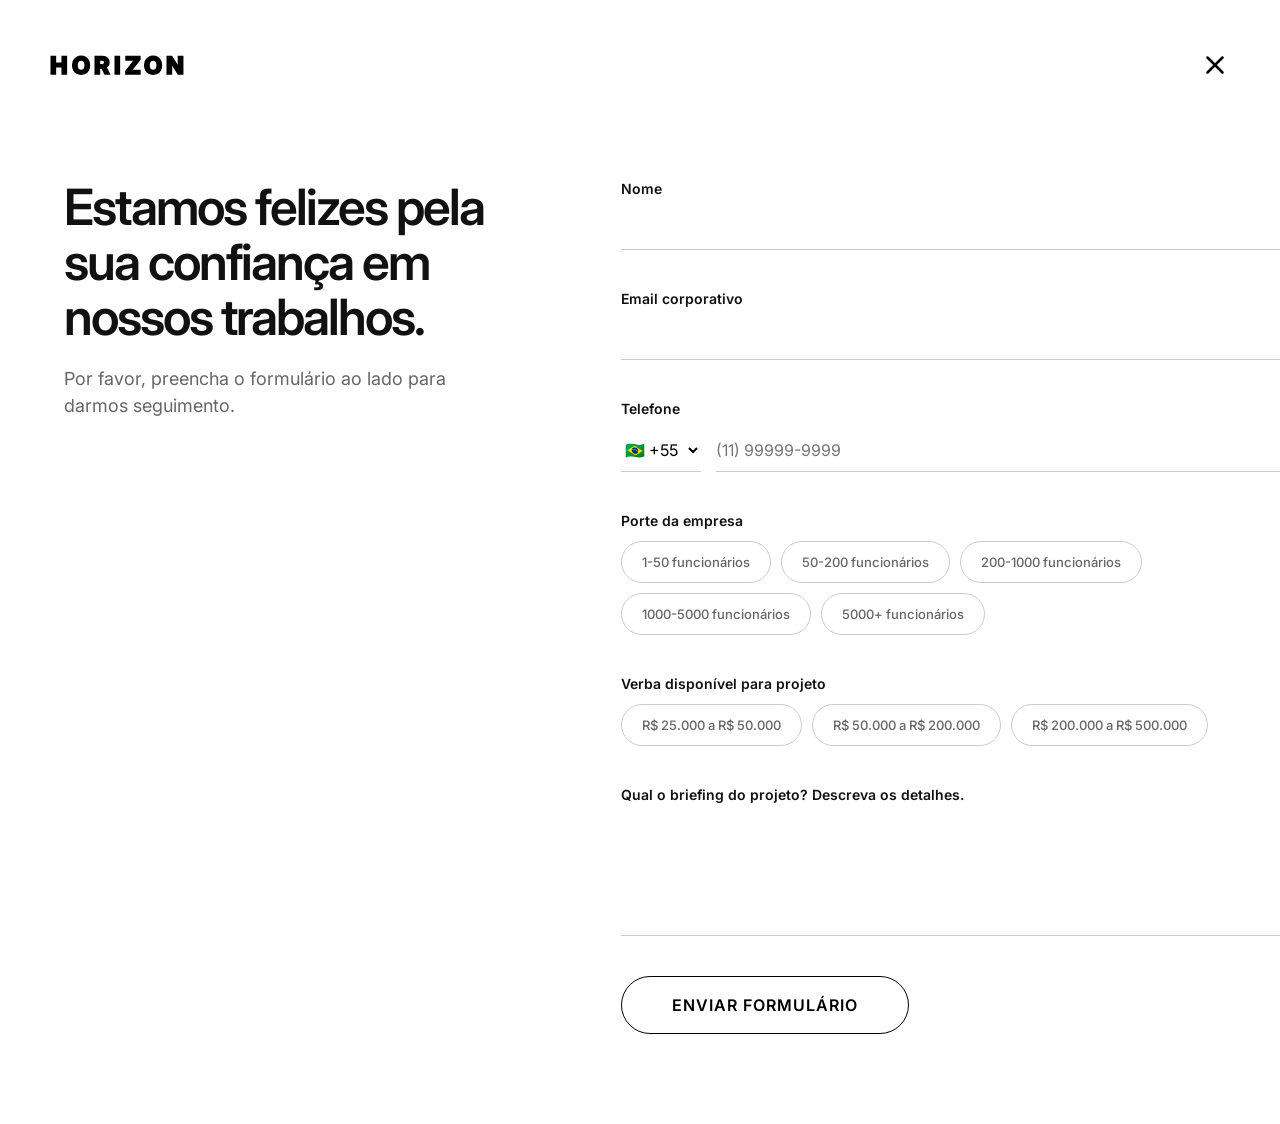
==== orcamento.html @ 81689598 "Add files via upload" ====
<!DOCTYPE html>
<html lang="pt-BR">
<head>
    <meta charset="UTF-8">
    <meta name="viewport" content="width=device-width, initial-scale=1.0">
    <title>Orçamento - Horizon</title>
    <link rel="stylesheet" href="style.css">
    <link href="https://fonts.googleapis.com/css2?family=Inter:wght@400;500;600;800&family=Space+Grotesk:wght@500;600&display=swap" rel="stylesheet">
</head>
<body class="orcamento-body">

<nav class="orcamento-nav">
    <a href="index.html" class="nav-logo-brand" data-text="HORIZON">HORIZON</a>
    <a href="index.html" class="nav-btn-close">
        <svg viewBox="0 0 24 24" fill="none" stroke="currentColor" stroke-width="2" stroke-linecap="round" stroke-linejoin="round" width="30" height="30"><line x1="18" y1="6" x2="6" y2="18"></line><line x1="6" y1="6" x2="18" y2="18"></line></svg>
    </a>
</nav>

<div class="orcamento-container">
    <div class="orcamento-left">
        <h1 data-i18n="orc_title">Estamos felizes pela sua confiança em nossos trabalhos.</h1>
        <p data-i18n="orc_subtitle">Por favor, preencha o formulário ao lado para darmos seguimento.</p>
    </div>
    
    <div class="orcamento-right">
        <form class="orcamento-form" id="orcamentoForm">
            <div class="form-group">
                <label data-i18n="orc_nome">Nome</label>
                <input type="text" id="nome" name="Nome" required>
            </div>
            
            <div class="form-group">
                <label data-i18n="orc_email">Email corporativo</label>
                <input type="email" id="email" name="Email" required>
            </div>
            
            <div class="form-group phone-group">
                <label data-i18n="orc_telefone">Telefone</label>
                <div class="phone-input-wrapper">
                    <select id="countryCode" name="Codigo_Pais">
                        <option value="br">🇧🇷 +55</option>
                        <option value="us">🇺🇸 +1</option>
                        <option value="es">🇪🇸 +34</option>
                    </select>
                    <input type="tel" id="telefone" name="Telefone" placeholder="(11) 99999-9999" required>
                </div>
            </div>
            
            <div class="form-group">
                <label data-i18n="orc_porte">Porte da empresa</label>
                <div class="radio-group" id="porte-empresa">
                    <label class="radio-btn"><input type="radio" name="porte" value="1-50" required> <span data-i18n="orc_p1">1-50 funcionários</span></label>
                    <label class="radio-btn"><input type="radio" name="porte" value="50-200"> <span data-i18n="orc_p2">50-200 funcionários</span></label>
                    <label class="radio-btn"><input type="radio" name="porte" value="200-1000"> <span data-i18n="orc_p3">200-1000 funcionários</span></label>
                    <label class="radio-btn"><input type="radio" name="porte" value="1000-5000"> <span data-i18n="orc_p4">1000-5000 funcionários</span></label>
                    <label class="radio-btn"><input type="radio" name="porte" value="5000+"> <span data-i18n="orc_p5">5000+ funcionários</span></label>
                </div>
            </div>
            
            <div class="form-group">
                <label data-i18n="orc_verba">Verba disponível para projeto</label>
                <div class="radio-group" id="verba-projeto">
                    <label class="radio-btn"><input type="radio" name="verba" value="25k-50k" required> <span>R$ 25.000 a R$ 50.000</span></label>
                    <label class="radio-btn"><input type="radio" name="verba" value="50k-200k"> <span>R$ 50.000 a R$ 200.000</span></label>
                    <label class="radio-btn"><input type="radio" name="verba" value="200k-500k"> <span>R$ 200.000 a R$ 500.000</span></label>
                </div>
            </div>
            
            <div class="form-group">
                <label data-i18n="orc_briefing">Qual o briefing do projeto? Descreva os detalhes.</label>
                <textarea id="briefing" name="Briefing" rows="5" required></textarea>
            </div>
            
            <button type="submit" class="submit-btn" data-i18n="orc_enviar">Enviar Formulário</button>
        </form>
    </div>
</div>

<script src="orcamento.js"></script>
</body>
</html>
---- style.css ----
@import url("https://fonts.googleapis.com/css2?family=Playfair+Display:ital,wght@1,400;1,500&family=Inter:wght@300;400;500;600&family=Space+Grotesk:wght@400;500;600;700&display=swap");
* {
  outline: none;
  box-sizing: border-box;
}

html {
  box-sizing: border-box;
  -webkit-font-smoothing: antialiased;
}

img {
  max-width: 100%;
}

body {
  background-color: #ffffff;
  color: #121418;
  font-family: "Inter", sans-serif;
  width: max-content;
  padding: 0;
  margin: 0;
  font-weight: 400;
  overflow-x: auto;
  overflow-y: hidden;
  display: flex;
  flex-direction: row;
}
@media screen and (max-width: 900px) {
  body {
    flex-direction: column;
    width: 100vw;
    overflow-y: auto !important;
    overflow-x: hidden !important;
  }
}

.loader {
  position: fixed;
  top: 0;
  left: 0;
  width: 100vw;
  height: 100vh;
  background-color: #ffffff;
  display: flex;
  flex-direction: column;
  justify-content: center;
  align-items: center;
  z-index: 9999;
}
.loader-counter {
  font-size: clamp(80px, 15vw, 200px);
  font-family: "Space Grotesk", sans-serif;
  font-weight: 800;
  line-height: 1;
  color: #121418;
  margin-bottom: 0;
  letter-spacing: -3px;
}
.loader-title {
  font-size: 14px;
  font-family: "Inter", sans-serif;
  letter-spacing: 6px;
  text-transform: uppercase;
  color: #161419;
  margin-top: 20px;
}
.loader-bar {
  position: absolute;
  bottom: 0;
  left: 0;
  width: 100%;
  height: 4px;
  background-color: transparent;
  overflow: hidden;
}
.loader-bar:after {
  content: "";
  position: absolute;
  top: 0;
  left: 0;
  height: 100%;
  width: 0%;
  background-color: #121418;
  animation: load 2.5s cubic-bezier(0.85, 0, 0.15, 1) forwards;
}

@keyframes load {
  0% {
    width: 0%;
  }
  100% {
    width: 100%;
  }
}
.hero-nav {
  position: fixed;
  top: 3vh;
  left: 50px;
  right: 50px;
  transform: translateY(-50%);
  z-index: 100;
  display: flex;
  align-items: center;
  justify-content: space-between;
  opacity: 0;
}
@media screen and (max-width: 1030px) {
  .hero-nav {
    left: 20px;
    right: 20px;
    top: 30px;
  }
  .hero-nav .nav-right-group {
    gap: 15px;
  }
  .hero-nav .nav-link {
    display: none;
  }
  .hero-nav .nav-btn {
    padding: 12px 16px;
    font-size: 10px;
  }
  .hero-nav .lang-selector {
    display: none;
  }
}
.hero-nav .nav-logo-brand {
  position: relative;
  font-family: "Inter", sans-serif;
  font-size: 24px;
  font-weight: 800;
  letter-spacing: 4px;
  color: #ffffff;
  text-decoration: none;
  z-index: 101;
  -webkit-text-stroke: 1.5px #000000;
}
.hero-nav .nav-logo-brand::before {
  content: attr(data-text);
  position: absolute;
  left: 0;
  top: 0;
  color: #ffffff;
  -webkit-text-stroke: 0px transparent;
  z-index: 1;
}
.hero-nav .nav-right-group {
  display: flex;
  align-items: center;
  gap: 40px;
}
.hero-nav .nav-link {
  color: #121418;
  text-decoration: none;
  font-family: "Inter", sans-serif;
  font-size: 13px;
  text-transform: uppercase;
  letter-spacing: 2px;
  letter-spacing: 2px;
  display: inline-flex;
  align-items: center;
  height: 40px;
}
.hero-nav .nav-link .nav-icon {
  width: 20px;
  height: 20px;
  flex-shrink: 0;
  transition: transform 0.4s ease;
}
.hero-nav .nav-link .nav-text {
  display: inline-block;
  max-width: 0;
  opacity: 0;
  overflow: hidden;
  white-space: nowrap;
  transform: translateX(-15px);
  transition: max-width 0.65s ease, opacity 0.4s ease, transform 0.65s ease, margin-left 0.65s ease;
}
.hero-nav .nav-link:hover .nav-text {
  max-width: 150px;
  opacity: 1;
  margin-left: 12px;
  transform: translateX(0);
}
.hero-nav .nav-btn {
  color: #121418;
  background-color: transparent;
  text-decoration: none;
  font-family: "Space Grotesk", sans-serif;
  font-size: 14px;
  font-weight: 600;
  text-transform: uppercase;
  letter-spacing: 1px;
  padding: 0;
  display: flex;
  align-items: center;
  height: 40px;
  overflow: hidden;
}
.hero-nav .nav-btn .nav-btn-text {
  display: flex;
}
.hero-nav .nav-btn .nav-btn-text span {
  display: inline-block;
  transition: transform 0.7s ease-out;
}
.hero-nav .nav-btn:hover .nav-btn-text span {
  transform: rotateY(360deg);
}
.hero-nav .nav-btn:hover .nav-btn-text span:nth-child(1) {
  transition-delay: 0.055s;
}
.hero-nav .nav-btn:hover .nav-btn-text span:nth-child(2) {
  transition-delay: 0.11s;
}
.hero-nav .nav-btn:hover .nav-btn-text span:nth-child(3) {
  transition-delay: 0.165s;
}
.hero-nav .nav-btn:hover .nav-btn-text span:nth-child(4) {
  transition-delay: 0.22s;
}
.hero-nav .nav-btn:hover .nav-btn-text span:nth-child(5) {
  transition-delay: 0.275s;
}
.hero-nav .nav-btn:hover .nav-btn-text span:nth-child(6) {
  transition-delay: 0.33s;
}
.hero-nav .nav-btn:hover .nav-btn-text span:nth-child(7) {
  transition-delay: 0.385s;
}
.hero-nav .nav-btn:hover .nav-btn-text span:nth-child(8) {
  transition-delay: 0.44s;
}
.hero-nav .nav-btn:hover .nav-btn-text span:nth-child(9) {
  transition-delay: 0.495s;
}
.hero-nav .nav-btn:hover .nav-btn-text span:nth-child(10) {
  transition-delay: 0.55s;
}
.hero-nav .nav-btn:hover .nav-btn-text span:nth-child(11) {
  transition-delay: 0.605s;
}
.hero-nav .nav-btn:hover .nav-btn-text span:nth-child(12) {
  transition-delay: 0.66s;
}
.hero-nav .nav-btn:hover .nav-btn-text span:nth-child(13) {
  transition-delay: 0.715s;
}
.hero-nav .nav-btn:hover .nav-btn-text span:nth-child(14) {
  transition-delay: 0.77s;
}
.hero-nav .nav-btn:hover .nav-btn-text span:nth-child(15) {
  transition-delay: 0.825s;
}
.hero-nav .nav-btn:hover .nav-btn-text span:nth-child(16) {
  transition-delay: 0.88s;
}
.hero-nav .nav-btn:hover .nav-btn-text span:nth-child(17) {
  transition-delay: 0.935s;
}
.hero-nav .nav-btn:hover .nav-btn-text span:nth-child(18) {
  transition-delay: 0.99s;
}
.hero-nav .nav-btn:hover .nav-btn-text span:nth-child(19) {
  transition-delay: 1.045s;
}
.hero-nav .nav-btn:hover .nav-btn-text span:nth-child(20) {
  transition-delay: 1.1s;
}
.hero-nav .lang-selector {
  position: relative;
  display: flex;
  align-items: center;
  height: 40px;
  cursor: pointer;
}
.hero-nav .lang-selector .lang-current {
  width: 24px;
  height: 24px;
  border-radius: 50%;
  overflow: hidden;
  display: flex;
  align-items: center;
  justify-content: center;
  transition: transform 0.3s ease;
}
.hero-nav .lang-selector .lang-current img {
  width: 100%;
  height: 100%;
  object-fit: cover;
}
.hero-nav .lang-selector .lang-dropdown {
  position: absolute;
  top: 100%;
  right: 0;
  margin-top: 10px;
  background-color: #fff;
  border-radius: 8px;
  box-shadow: 0 10px 25px rgba(0, 0, 0, 0.1);
  padding: 8px 0;
  min-width: 130px;
  opacity: 0;
  visibility: hidden;
  transform: translateY(-10px);
  transition: all 0.3s ease;
  z-index: 200;
}
.hero-nav .lang-selector .lang-dropdown .lang-option {
  display: flex;
  align-items: center;
  gap: 12px;
  padding: 8px 16px;
  text-decoration: none;
  color: #121418;
  font-family: "Inter", sans-serif;
  font-size: 13px;
  font-weight: 500;
  transition: background-color 0.2s ease;
}
.hero-nav .lang-selector .lang-dropdown .lang-option img {
  width: 18px;
  height: 18px;
  border-radius: 50%;
  object-fit: cover;
}
.hero-nav .lang-selector .lang-dropdown .lang-option:hover {
  background-color: #f4f4f5;
}
.hero-nav .lang-selector .lang-dropdown .lang-option.active {
  font-weight: 700;
  background-color: #f4f4f5;
}
.hero-nav .lang-selector.open .lang-current {
  transform: scale(1.1);
}
.hero-nav .lang-selector.open .lang-dropdown {
  opacity: 1;
  visibility: visible;
  transform: translateY(0);
}

.hero {
  width: 100vw;
  height: 100vh;
  position: relative;
  overflow: hidden;
  display: flex;
  flex-shrink: 0;
  justify-content: center;
  align-items: center;
  background-color: #ffffff;
  opacity: 0;
  transform: translateZ(0);
  -webkit-transform: translateZ(0);
  -webkit-clip-path: inset(49.5% 48% 49.5% 48% round 32px);
  clip-path: inset(49.5% 48% 49.5% 48% round 32px);
}
.hero-video {
  position: absolute;
  top: 0;
  left: 0;
  width: 100%;
  height: 100%;
  object-fit: cover;
  opacity: 0;
  transition: opacity 0.6s ease-in-out;
}
.hero-video.active {
  opacity: 1;
}
.hero .wrapper {
  height: 100vh;
  display: flex;
  align-items: center;
  justify-content: center;
  position: relative;
  z-index: 10;
}
.hero .logo {
  text-align: center;
  display: flex;
  align-items: center;
  transform: translateX(45px);
}
.hero .marvel, .hero .studios {
  position: relative;
  color: #fff;
  text-transform: uppercase;
  letter-spacing: -0.2rem;
  font-size: clamp(40px, 8vw, 90px);
  margin: 0.05rem 0.05rem 0.5rem;
  padding: 0 0.4rem;
  display: inline-block;
  font-family: "Space Grotesk", sans-serif;
}
.hero .studios {
  font-weight: 500;
  letter-spacing: -0.1rem;
  transform: translateX(-95px);
  color: transparent;
}
.hero .studios:after, .hero .studios:before {
  content: "";
  display: block;
  height: 3px;
  position: absolute;
  background-color: #fff;
  left: 0.4rem;
  right: 0.4rem;
  opacity: 0;
}
.hero .studios:before {
  top: 0;
}
.hero .studios:after {
  bottom: 0;
}
.hero .marvel {
  z-index: 10;
  font-weight: 800;
  transform: translateX(95px);
}
.hero .marvel:before {
  z-index: -10;
  content: "";
  display: block;
  background-color: rgba(255, 255, 255, 0.05);
  backdrop-filter: blur(12px);
  -webkit-backdrop-filter: blur(12px);
  border: solid rgba(255, 255, 255, 0.2) 1px;
  height: 100%;
  width: 100%;
  position: absolute;
  top: 0;
  left: 0;
}
.hero .wrapper.run-animation {
  animation: shrink ease-out 4800ms forwards 600ms;
}
.hero .wrapper.run-animation .logo {
  animation: center-logo-fix 750ms ease forwards;
}
.hero .wrapper.run-animation .marvel {
  transform: translateX(95px);
  animation: slide-out-X 750ms ease forwards;
}
.hero .wrapper.run-animation .studios {
  transform: translateX(-95px);
  color: transparent;
  animation: slide-out-X 750ms ease forwards, show-text 300ms linear forwards 1500ms;
}
.hero .wrapper.run-animation .studios:before {
  transform: translateY(120px);
  animation: show-lines 0.1s forwards, slide-out-Y 300ms ease forwards 750ms;
}
.hero .wrapper.run-animation .studios:after {
  transform: translateY(-120px);
  animation: show-lines 0.1s forwards, slide-out-Y 300ms ease forwards 750ms;
}

@keyframes slide-out-X {
  100% {
    transform: translateX(0);
  }
}
@keyframes slide-out-Y {
  100% {
    transform: translateY(0);
  }
}
@keyframes show-text {
  100% {
    color: #fff;
  }
}
@keyframes shrink {
  100% {
    transform: scale(0.85);
  }
}
@keyframes show-lines {
  100% {
    opacity: 1;
  }
}
@keyframes center-logo-fix {
  100% {
    transform: translateX(0);
  }
}
.vertical-scroll-container {
  width: 100vw;
  height: 100vh;
  flex-shrink: 0;
  overflow-y: auto;
  overflow-x: hidden;
  scroll-snap-align: start;
  scroll-behavior: smooth;
  display: flex;
  flex-direction: column;
}
.vertical-scroll-container::-webkit-scrollbar {
  display: none;
}
.vertical-scroll-container {
  -ms-overflow-style: none;
  scrollbar-width: none;
}
@media screen and (max-width: 900px) {
  .vertical-scroll-container {
    height: auto;
    overflow-y: visible;
  }
}

.about-section {
  width: 100vw;
  height: 100vh;
  flex-shrink: 0;
  background-color: #ffffff;
  display: flex;
  align-items: center;
  padding: 0 10vw;
}
@media screen and (max-width: 900px) {
  .about-section {
    height: auto;
    padding: 15vh 8vw;
  }
}
.about-section .about-content {
  max-width: 1000px;
  display: flex;
  flex-direction: column;
  gap: 2rem;
}
.about-section .about-label {
  font-family: "Inter", sans-serif;
  font-size: 14px;
  text-transform: uppercase;
  letter-spacing: 4px;
  color: #666;
  margin-bottom: 2vh;
}
.about-section h2 {
  font-family: "Inter", sans-serif;
  font-size: clamp(36px, 4.5vw, 72px);
  font-weight: 600;
  line-height: 1.1;
  color: #111;
  margin: 0;
  letter-spacing: -2px;
}
.about-section p {
  font-family: "Inter", sans-serif;
  font-size: clamp(18px, 1.5vw, 24px);
  line-height: 1.6;
  font-weight: 300;
  color: #444;
  margin: 0;
  max-width: 850px;
}

.blog {
  background-color: #ffffff;
  display: flex;
  flex-direction: row;
  height: 100vh;
  max-width: none;
  width: max-content;
  padding: 40px 4px;
  position: relative;
}
@media screen and (max-width: 900px) {
  .blog {
    flex-direction: column;
    height: auto;
    width: 100vw;
    padding: 0;
  }
}
.blog-part {
  padding: 0 20px;
  height: 100%;
  flex-shrink: 0;
}
.blog-part:not(:last-child) {
  border-right: 1px solid #94918f;
}
@media screen and (max-width: 900px) {
  .blog-part {
    width: 100vw !important;
    height: auto;
    border-right: none !important;
    border-bottom: 1px solid #94918f;
    padding: 40px 20px;
  }
}
.blog-menu {
  font-size: 22px;
  text-decoration: none;
  color: #161419;
  display: flex;
  letter-spacing: -0.5px;
  align-items: center;
}
@media screen and (max-width: 1260px) {
  .blog-menu {
    font-size: 1.6vw;
  }
}
.blog-menu svg {
  width: 22px;
  margin-left: 4px;
}
.blog-menu + .blog-menu {
  margin-top: 24px;
}
.blog-menu.mention {
  margin-top: auto;
  font-size: 19px;
}
@media screen and (max-width: 1260px) {
  .blog-menu.mention {
    font-size: 1.4vw;
  }
}
.blog-menu.subscribe {
  margin-top: 8px;
  font-size: 19px;
  position: relative;
}
@media screen and (max-width: 1260px) {
  .blog-menu.subscribe {
    font-size: 1.4vw;
  }
}
.blog-menu.subscribe:before {
  content: "";
  width: 16px;
  height: 16px;
  background-color: #ec4899;
  left: 0;
  border-radius: 1px;
  margin-right: 14px;
}
.blog-menu.rounded:before {
  content: "";
  border-radius: 50%;
  width: 12px;
  height: 12px;
  background-color: #ec4899;
  margin-right: 12px;
}
.blog .is-menu {
  display: flex;
  flex-direction: column;
  width: 15vw;
  min-width: 200px;
  flex-shrink: 0;
}
@media screen and (max-width: 1030px) {
  .blog .is-menu {
    display: none;
  }
}
.blog-big__title {
  font-size: clamp(36px, 5vw, 84px);
  font-family: "Space Grotesk", sans-serif;
  font-weight: 700;
  letter-spacing: -3px;
  line-height: 1;
  margin-bottom: 6px;
  word-wrap: break-word;
}
@media screen and (max-width: 1260px) {
  .blog-big__title {
    font-size: 6vw;
    letter-spacing: -2px;
  }
}
@media screen and (max-width: 560px) {
  .blog-big__title {
    font-size: 36px;
    margin-bottom: 12px;
  }
}
.blog-header {
  display: flex;
  flex-direction: column;
  width: 35vw;
  min-width: 400px;
  flex-shrink: 0;
}
.blog-header.blog-is-sticky {
  width: 20vw;
  min-width: 300px;
}
.blog-article {
  padding: 0 20px;
}
.blog-article img, .blog-article video {
  height: 520px;
  max-height: 44vh;
  width: 100%;
  object-fit: cover;
  filter: grayscale(1);
  transition: filter 0.4s ease, transform 0.4s ease, box-shadow 0.4s ease;
  border-radius: 20px;
  box-shadow: 0 10px 30px rgba(0, 0, 0, 0.15);
}
.blog-article img:hover, .blog-article video:hover {
  filter: grayscale(0);
  transform: scale(1.02);
}

.page-number {
  display: flex;
  flex-direction: column;
  justify-content: flex-end;
  height: 100%;
  font-size: 72px;
  text-align: center;
  letter-spacing: -3px;
  font-weight: lighter;
  font-family: "Space Grotesk", sans-serif;
  border-right: 1px solid #94918f;
  white-space: nowrap;
}
@media screen and (max-width: 1260px) {
  .page-number {
    font-size: 5vw;
  }
}

.small-title {
  border-bottom: 1px solid #94918f;
  margin-bottom: 20px;
  padding-bottom: 20px;
}
@media screen and (max-width: 560px) {
  .small-title {
    font-size: 14px;
    position: absolute;
    top: 10px;
    right: 24px;
    border-bottom: 0;
  }
}

.date {
  display: flex;
  justify-content: flex-end;
}

.blog-article h2 {
  font-size: 26px;
  font-weight: 500;
  line-height: 1.2;
  margin: 8px 0 8px;
  color: #121418;
}
.blog-article h2 span {
  font-family: "Playfair Display", serif;
  color: #ec4899;
}
.blog-article p {
  line-height: 1.5;
  margin: 14px 0;
  color: #161419;
}
.blog-article a {
  color: #ec4899;
  text-decoration: none;
  font-size: 26px;
  letter-spacing: -1px;
  display: flex;
  justify-content: flex-end;
  align-items: center;
  margin-top: auto;
  border-top: 1px solid #94918f;
  padding-top: 14px;
}
.blog-article a svg {
  width: 26px;
  margin-right: 10px;
}

.services-section {
  width: 100vw;
  height: 100vh;
  flex-shrink: 0;
  background-color: #ffffff;
  display: flex;
  flex-direction: column;
  align-items: center;
  justify-content: flex-start;
  padding: 10vh 5vw 0 5vw;
}
@media screen and (max-width: 900px) {
  .services-section {
    height: auto;
    padding: 5vh 5vw 10vh 5vw;
  }
}
.services-section .services-header-title {
  font-family: "Inter", sans-serif;
  font-size: clamp(28px, 3.5vw, 48px);
  font-weight: 600;
  color: #111;
  width: 100%;
  max-width: none;
  text-align: center;
  line-height: 1.1;
  letter-spacing: -1px;
  margin: 0 0 8vh 0;
  white-space: nowrap;
  will-change: transform;
}
@media screen and (max-width: 900px) {
  .services-section .services-header-title {
    white-space: normal;
    margin-bottom: 5vh;
  }
}
.services-section .services-container {
  display: flex;
  gap: 2vw;
  width: 100%;
  max-width: 1400px;
  height: 60vh;
}
@media screen and (max-width: 900px) {
  .services-section .services-container {
    flex-direction: column;
    height: auto;
    gap: 20px;
  }
}
.services-section .service-card {
  position: relative;
  flex: 1;
  height: 100%;
  border-radius: 32px;
  overflow: hidden;
  cursor: pointer;
  display: flex;
  align-items: flex-end;
  justify-content: center;
}
@media screen and (max-width: 900px) {
  .services-section .service-card {
    height: 350px;
    flex: none;
  }
}
.services-section .service-card:hover .service-video {
  transform: scale(1.05);
}
.services-section .service-card:hover .service-overlay {
  background-color: rgba(0, 0, 0, 0.5);
}
.services-section .service-video {
  position: absolute;
  top: 0;
  left: 0;
  width: 100%;
  height: 100%;
  object-fit: cover;
  transition: transform 0.8s cubic-bezier(0.25, 1, 0.5, 1);
}
.services-section .service-overlay {
  position: absolute;
  top: 0;
  left: 0;
  width: 100%;
  height: 100%;
  background-color: rgba(0, 0, 0, 0.35);
  transition: background-color 0.4s ease;
  z-index: 1;
}
.services-section .service-content {
  position: relative;
  z-index: 2;
  text-align: center;
  display: flex;
  flex-direction: column;
  gap: 12px;
  padding: 30px 20px;
  width: 100%;
}
.services-section .service-title {
  color: #ffffff;
  font-family: "Inter", sans-serif;
  font-size: clamp(18px, 1.8vw, 26px);
  font-weight: 600;
  letter-spacing: -1px;
  line-height: 1.1;
  margin: 0;
}
.services-section .service-desc {
  color: rgba(255, 255, 255, 0.9);
  font-family: "Inter", sans-serif;
  font-size: clamp(12px, 0.9vw, 14px);
  font-weight: 400;
  margin: 0;
  max-width: 95%;
  margin-inline: auto;
  line-height: 1.4;
}

.studio-section {
  width: 100vw;
  min-height: 100vh;
  flex-shrink: 0;
  background-color: #ffffff;
  display: flex;
  align-items: center;
  justify-content: space-between;
  padding: 10vh 10vw;
  gap: 5vw;
}
@media screen and (max-width: 900px) {
  .studio-section {
    flex-direction: column;
    padding: 15vh 5vw;
    text-align: center;
    gap: 40px;
  }
}
.studio-section .studio-left {
  flex: 1;
  max-width: 500px;
  display: flex;
  flex-direction: column;
  gap: 24px;
}
@media screen and (max-width: 900px) {
  .studio-section .studio-left {
    max-width: 100%;
    align-items: center;
  }
}
.studio-section .studio-title {
  font-family: "Inter", sans-serif;
  font-size: clamp(36px, 4.5vw, 64px);
  font-weight: 600;
  color: #111;
  line-height: 1.1;
  letter-spacing: -2px;
  margin: 0;
}
.studio-section .studio-desc {
  font-family: "Inter", sans-serif;
  font-size: clamp(16px, 1.5vw, 22px);
  font-weight: 400;
  color: #666;
  margin: 0;
  line-height: 1.5;
}
.studio-section .studio-right {
  flex: 1;
  display: flex;
  justify-content: flex-end;
  height: 65vh;
  width: 100%;
}
@media screen and (max-width: 900px) {
  .studio-section .studio-right {
    justify-content: center;
    height: 50vh;
  }
}
.studio-section .studio-card {
  width: 100%;
  max-width: 800px;
  height: 100%;
  border-radius: 40px;
  overflow: hidden;
  position: relative;
  box-shadow: 0 30px 60px rgba(0, 0, 0, 0.1);
  background-color: #000;
}
.studio-section .studio-video {
  position: absolute;
  top: 0;
  left: 0;
  width: 100%;
  height: 100%;
  object-fit: cover;
  opacity: 0;
  transition: opacity 0.5s ease-in-out;
}
.studio-section .studio-video.active {
  opacity: 1;
}

.premium-footer {
  width: 100vw;
  min-height: 70vh;
  background-color: #09090b;
  color: #ffffff;
  display: flex;
  flex-direction: column;
  justify-content: space-between;
  padding: 15vh 10vw 5vh 10vw;
  flex-shrink: 0;
}
.premium-footer .footer-content {
  display: flex;
  flex-direction: column;
  align-items: center;
  text-align: center;
  gap: 40px;
}
.premium-footer .footer-cta {
  font-family: "Inter", sans-serif;
  font-size: clamp(30px, 4vw, 60px);
  font-weight: 600;
  letter-spacing: -2px;
  line-height: 1.1;
  max-width: 1000px;
  margin: 0;
  background: linear-gradient(180deg, #ffffff 0%, rgba(255, 255, 255, 0.6) 100%);
  -webkit-background-clip: text;
  -webkit-text-fill-color: transparent;
}
.premium-footer .footer-contact-btn {
  display: inline-flex;
  align-items: center;
  justify-content: center;
  padding: 18px 40px;
  border-radius: 100px;
  background-color: #ffffff;
  color: #000000;
  font-family: "Inter", sans-serif;
  font-size: 16px;
  font-weight: 600;
  text-transform: uppercase;
  letter-spacing: 1px;
  text-decoration: none;
  transition: all 0.3s ease;
}
.premium-footer .footer-contact-btn:hover {
  transform: scale(1.05);
  box-shadow: 0 15px 30px rgba(255, 255, 255, 0.2);
}
.premium-footer .footer-bottom {
  display: flex;
  justify-content: space-between;
  align-items: flex-end;
  border-top: 1px solid rgba(255, 255, 255, 0.1);
  padding-top: 40px;
  margin-top: 10vh;
}
@media screen and (max-width: 900px) {
  .premium-footer .footer-bottom {
    flex-direction: column;
    align-items: center;
    gap: 40px;
    text-align: center;
  }
}
.premium-footer .footer-links-group {
  display: flex;
  gap: 120px;
}
@media screen and (max-width: 900px) {
  .premium-footer .footer-links-group {
    flex-direction: column;
    align-items: center;
    gap: 30px;
  }
}
.premium-footer .footer-about {
  max-width: 320px;
}
.premium-footer .footer-about p {
  font-family: "Inter", sans-serif;
  font-size: 13px;
  line-height: 1.6;
  color: rgba(255, 255, 255, 0.5);
  margin: 0;
}
@media screen and (max-width: 900px) {
  .premium-footer .footer-about p {
    text-align: center;
  }
}
.premium-footer .footer-links {
  display: flex;
  flex-direction: column;
  gap: 15px;
  align-items: flex-start;
}
@media screen and (max-width: 900px) {
  .premium-footer .footer-links {
    align-items: center;
  }
}
.premium-footer .footer-link {
  color: rgba(255, 255, 255, 0.6);
  text-decoration: none;
  font-family: "Inter", sans-serif;
  font-size: 14px;
  font-weight: 500;
  text-transform: uppercase;
  letter-spacing: 2px;
  transition: color 0.3s ease;
}
.premium-footer .footer-link:hover {
  color: #ffffff;
}
.premium-footer .footer-brand {
  display: flex;
  flex-direction: column;
  align-items: flex-end;
  gap: 10px;
}
@media screen and (max-width: 900px) {
  .premium-footer .footer-brand {
    align-items: center;
  }
}
.premium-footer .footer-logo {
  font-family: "Inter", sans-serif;
  font-size: 24px;
  font-weight: 800;
  letter-spacing: 4px;
  color: #ffffff;
}
.premium-footer .footer-copy {
  font-family: "Inter", sans-serif;
  font-size: 12px;
  color: rgba(255, 255, 255, 0.4);
}

.blog-header {
  display: flex;
  align-items: center;
  justify-content: space-between;
  font-size: 14px;
  color: #161419;
}

.blog-detail {
  display: flex;
  align-items: center;
  justify-content: space-between;
  font-size: 14px;
}
.blog-detail span {
  font-family: "Playfair Display", serif;
}

.blog-header-container {
  overflow: visible;
  height: 100%;
  display: flex;
  flex-direction: row;
}
.blog-header-container .blog-header {
  padding-right: 20px;
}
.blog-header-container {
  border-right: 1px solid #94918f;
}
@media screen and (max-width: 768px) {
  .blog-header-container {
    border-right: 0;
  }
}
.blog-header-container > * {
  flex-shrink: 0;
  min-width: 100%;
  scroll-snap-align: start;
}
.blog-header-container .blog-article:not(.header-article) {
  flex-grow: 1;
  display: flex;
  flex-direction: column;
}

marquee {
  font-size: 20px;
  background-color: #ec4899;
  color: #09090b;
  padding: 6px 0;
  width: calc(100% + 44px);
  margin-left: -20px;
  flex-shrink: 0;
}
marquee span:before {
  display: inline-block;
  content: "";
  border-radius: 50%;
  width: 10px;
  height: 10px;
  position: relative;
  top: -1px;
  vertical-align: baseline;
  background-color: #09090b;
  margin: 0 16px;
}

.blog-right {
  overflow: visible;
  display: flex;
  flex-direction: row;
  flex: 1;
}
.blog-right .rounded {
  font-style: italic;
  font-size: 18px;
}
.blog-right .rounded:before {
  content: "";
  border-radius: 50%;
  width: 9px;
  height: 9px;
  background-color: rgb(22, 20, 25);
  margin-right: 6px;
}

.blog-right-title {
  font-size: 25px;
  font-family: "Playfair Display", serif;
}

.blog-right-title-container {
  display: flex;
  align-items: center;
  justify-content: space-between;
  border-bottom: 1px solid #94918f;
  margin-bottom: 20px;
  padding-bottom: 20px;
  margin-top: 100px;
  letter-spacing: -1px;
}
@media screen and (max-width: 1400px) {
  .blog-right-title-container {
    margin-top: 88px;
  }
}
@media screen and (max-width: 1260px) {
  .blog-right-title-container {
    margin-top: 6vw;
  }
}
@media screen and (max-width: 1030px) {
  .blog-right-title-container {
    margin-top: 5vw;
  }
}

.blog-title-date {
  display: flex;
  align-items: baseline;
  justify-content: space-between;
}

.blog-right-page {
  font-size: 56px;
  margin-bottom: 16px;
  font-family: "Space Grotesk", sans-serif;
}
.blog-right-page-title {
  font-family: "Space Grotesk", sans-serif;
  font-size: 28px;
  font-weight: 600;
  max-width: 16ch;
  letter-spacing: -2px;
}
.blog-right-page-subtitle {
  max-width: 33ch;
  font-size: 15px;
  margin-top: 12px;
  line-height: 1.4;
}

.blog-right-container + .blog-right-container {
  margin-left: 40px;
  margin-top: 0;
}

.blog-right-container {
  width: 30vw;
  min-width: 350px;
  flex-shrink: 0;
  height: 100%;
  border-right: 1px solid #94918f;
  padding-right: 20px;
  justify-content: center;
}

.right-blog {
  display: flex;
  flex-direction: column;
  width: max-content;
}
@media screen and (max-width: 768px) {
  .right-blog {
    display: none;
  }
}
@media screen and (max-width: 1030px) {
  .right-blog .blog-menu {
    display: none;
  }
}

::-webkit-scrollbar {
  display: none;
}

.circle {
  width: 30vw;
  min-width: 350px;
  flex-shrink: 0;
  margin-left: 40px;
  aspect-ratio: 1/1;
  border-radius: 50%;
  background-color: #ec4899;
  display: flex;
  align-items: center;
  flex-direction: column;
  justify-content: center;
  color: #09090b;
  padding: 20px;
  text-align: center;
  margin-top: 40px;
}
.circle-title {
  font-size: 24px;
  font-weight: 600;
  margin-bottom: 12px;
  font-family: "Space Grotesk", sans-serif;
}
@media screen and (max-width: 1030px) {
  .circle-title {
    display: none;
  }
}
.circle-subtitle {
  max-width: 30ch;
  font-size: 14px;
  line-height: 1.3;
  margin-bottom: 16px;
}
.circle-footer {
  font-family: "Playfair Display", serif;
  font-size: 30px;
}

.orcamento-body {
  background-color: #ffffff;
  color: #000000;
  margin: 0;
  font-family: "Inter", sans-serif;
  overflow-x: hidden;
  overflow-y: auto !important;
  min-height: 100vh;
}

.orcamento-nav {
  position: fixed;
  top: 0;
  left: 0;
  right: 0;
  display: flex;
  justify-content: space-between;
  align-items: center;
  padding: 50px 50px 0 50px;
  z-index: 100;
}
.orcamento-nav .nav-logo-brand {
  position: relative;
  font-family: "Inter", sans-serif;
  font-size: 24px;
  font-weight: 800;
  letter-spacing: 4px;
  color: #000;
  text-decoration: none;
  -webkit-text-stroke: 1.5px #000;
}
.orcamento-nav .nav-logo-brand::before {
  content: attr(data-text);
  position: absolute;
  left: 0;
  top: 0;
  color: #000;
  -webkit-text-stroke: 0px transparent;
}
.orcamento-nav .nav-btn-close {
  color: #000;
  text-decoration: none;
  transition: transform 0.3s ease;
  display: flex;
  align-items: center;
  justify-content: center;
}
.orcamento-nav .nav-btn-close:hover {
  transform: scale(1.1);
}

.orcamento-container {
  display: flex;
  padding: 20vh 5vw 10vh 5vw;
  max-width: 1400px;
  margin: 0 auto;
  gap: 80px;
}
@media screen and (max-width: 900px) {
  .orcamento-container {
    flex-direction: column;
    gap: 40px;
    padding-top: 15vh;
  }
}

.orcamento-left {
  flex: 1;
  position: sticky;
  top: 20vh;
  height: fit-content;
}
.orcamento-left h1 {
  font-family: "Inter", sans-serif;
  font-size: clamp(30px, 4vw, 50px);
  font-weight: 600;
  letter-spacing: -2px;
  line-height: 1.1;
  color: #111;
  margin: 0 0 20px 0;
}
.orcamento-left p {
  font-family: "Inter", sans-serif;
  font-size: 18px;
  color: #666;
  line-height: 1.5;
  max-width: 400px;
}

.orcamento-right {
  flex: 1.5;
}

.orcamento-form {
  display: flex;
  flex-direction: column;
  gap: 40px;
}
.orcamento-form .form-group {
  display: flex;
  flex-direction: column;
  gap: 12px;
}
.orcamento-form .form-group label {
  font-family: "Inter", sans-serif;
  font-size: 14px;
  font-weight: 600;
  color: #111;
}
.orcamento-form .form-group input[type=text],
.orcamento-form .form-group input[type=email],
.orcamento-form .form-group input[type=tel],
.orcamento-form .form-group textarea {
  width: 100%;
  background: transparent;
  border: none;
  border-bottom: 1px solid #ccc;
  padding: 10px 0;
  font-family: "Inter", sans-serif;
  font-size: 16px;
  color: #000;
  transition: border-color 0.3s ease;
  resize: vertical;
}
.orcamento-form .form-group input[type=text]:focus,
.orcamento-form .form-group input[type=email]:focus,
.orcamento-form .form-group input[type=tel]:focus,
.orcamento-form .form-group textarea:focus {
  outline: none;
  border-bottom-color: #000;
}
.orcamento-form .phone-input-wrapper {
  display: flex;
  gap: 15px;
}
.orcamento-form .phone-input-wrapper select {
  background: transparent;
  border: none;
  border-bottom: 1px solid #ccc;
  padding: 10px 5px 10px 0;
  font-size: 16px;
  font-family: "Inter", sans-serif;
  color: #000;
  cursor: pointer;
}
.orcamento-form .phone-input-wrapper select:focus {
  outline: none;
  border-bottom-color: #000;
}
.orcamento-form .radio-group {
  display: flex;
  flex-wrap: wrap;
  gap: 10px;
}
.orcamento-form .radio-group .radio-btn {
  position: relative;
  cursor: pointer;
}
.orcamento-form .radio-group .radio-btn input {
  position: absolute;
  opacity: 0;
  width: 0;
  height: 0;
}
.orcamento-form .radio-group .radio-btn span {
  display: inline-block;
  padding: 12px 20px;
  border: 1px solid #ccc;
  border-radius: 100px;
  font-family: "Inter", sans-serif;
  font-size: 13px;
  font-weight: 500;
  color: #666;
  transition: all 0.3s ease;
}
.orcamento-form .radio-group .radio-btn input:checked + span {
  border-color: #000;
  background-color: #000;
  color: #fff;
}
.orcamento-form .radio-group .radio-btn:hover span {
  border-color: #000;
}
.orcamento-form .submit-btn {
  align-self: flex-start;
  background: transparent;
  border: 1px solid #000;
  color: #000;
  padding: 18px 50px;
  border-radius: 100px;
  font-family: "Inter", sans-serif;
  font-size: 16px;
  font-weight: 600;
  text-transform: uppercase;
  letter-spacing: 1px;
  cursor: pointer;
  transition: all 0.3s ease;
}
.orcamento-form .submit-btn:hover {
  background: #000;
  color: #fff;
}

/*# sourceMappingURL=style.css.map */
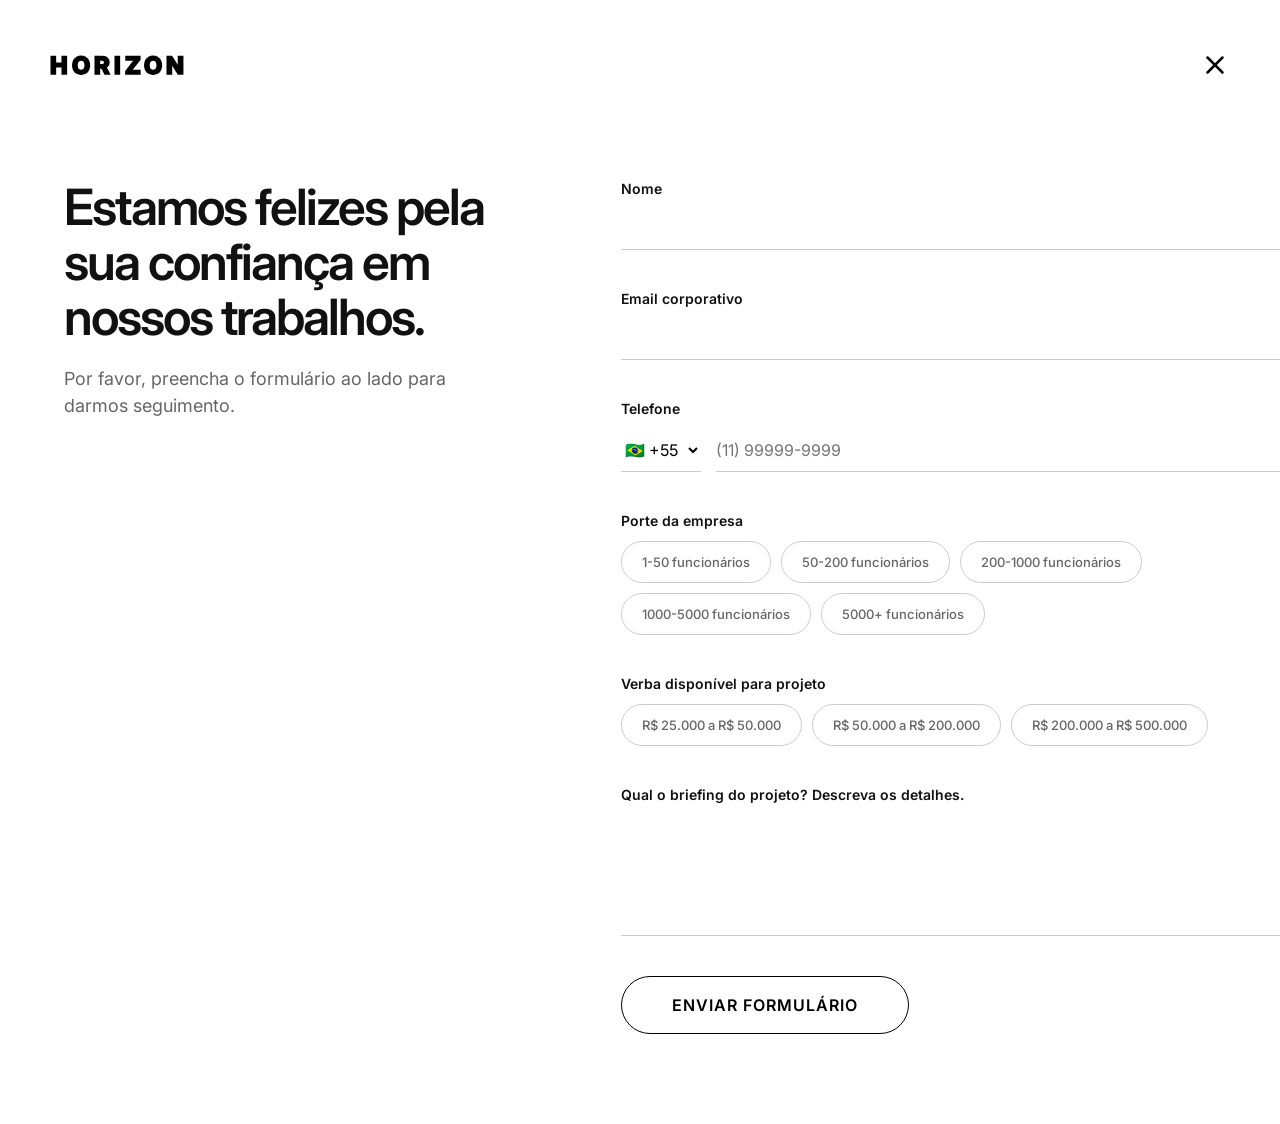
==== commit 2626837e: "Update orcamento.html" ====
--- a/orcamento.html
+++ b/orcamento.html
@@ -79,3 +79,4 @@
 <script src="orcamento.js"></script>
 </body>
 </html>
+
--- a/style.css
+++ b/style.css
@@ -98,7 +98,6 @@
   top: 3vh;
   left: 50px;
   right: 50px;
-  transform: translateY(-50%);
   z-index: 100;
   display: flex;
   align-items: center;
@@ -1374,6 +1373,11 @@
   padding: 50px 50px 0 50px;
   z-index: 100;
 }
+@media screen and (max-width: 900px) {
+  .orcamento-nav {
+    padding: 30px 20px 0 20px;
+  }
+}
 .orcamento-nav .nav-logo-brand {
   position: relative;
   font-family: "Inter", sans-serif;
@@ -1424,6 +1428,12 @@
   position: sticky;
   top: 20vh;
   height: fit-content;
+}
+@media screen and (max-width: 900px) {
+  .orcamento-left {
+    position: relative;
+    top: 0;
+  }
 }
 .orcamento-left h1 {
   font-family: "Inter", sans-serif;
@@ -1557,3 +1567,4 @@
 }
 
 /*# sourceMappingURL=style.css.map */
+
